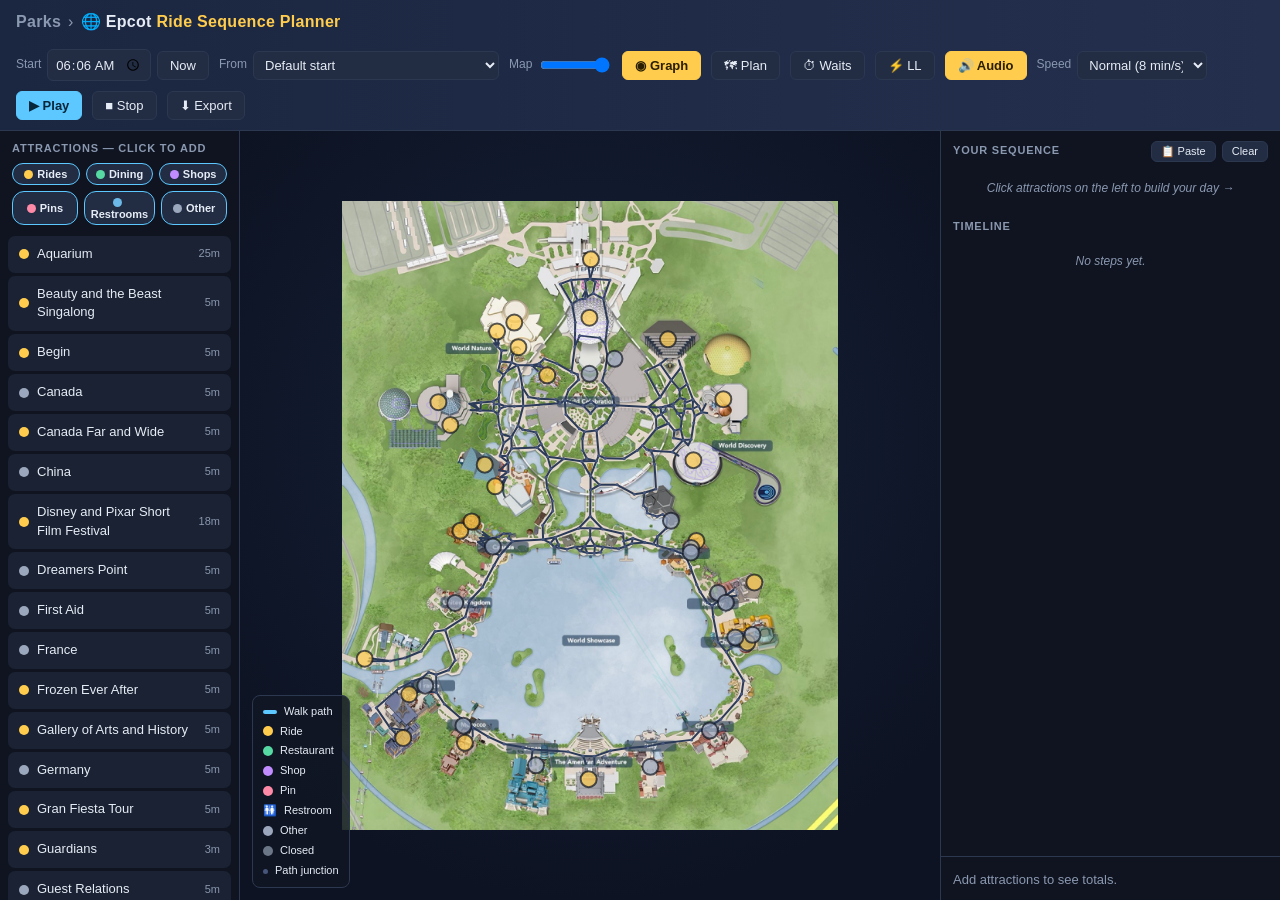
==== parks/epcot/index.html @ 640b5fdc "Geolocation: show GPS position on the map + start from nearest node SAMPLE.geoAnchors ({x,y,lat,lon}" ====
<!DOCTYPE html>
<html lang="en">
<head>
<meta charset="UTF-8">
<meta name="viewport" content="width=device-width, initial-scale=1.0">
<title>Ride Sequence Planner</title>
<link rel="stylesheet" href="../../app.css">
</head>
<body>
<header>
  <h1 id="parkTitle"><span>Ride Sequence Planner</span></h1>
  <div class="controls">
    <label class="ctl">Start <input type="time" id="startTime" value="09:00">
      <button id="nowBtn" title="Set start to the current time">Now</button></label>
    <label class="ctl">From <select id="startLoc" title="Where you are right now — the day starts here"></select></label>
    <button id="geoBtn" style="display:none" title="Show your GPS location and start from the nearest node">📍 Me</button>
    <label class="ctl" style="display:none">ft/px <input type="number" id="ftPerPx" value="4" min="0.1" step="0.5" title="Feet per pixel — scales walk distance"></label>
    <label class="ctl" id="mapOpacityCtl">Map <input type="range" id="bgOpacity" min="0" max="100" value="100" style="width:70px" title="Background image opacity"></label>
    <button id="bgAdjustBtn" style="display:none" title="Drag to move the map, scroll to scale it, to align it with the nodes">⤢ Align Map</button>
    <button id="bgFitBtn" style="display:none" title="Scale &amp; center the map over the nodes as a starting point">Fit</button>
    <button id="graphToggle" title="Show/hide the node + path network (route stays visible)">◉ Graph</button>
    <button id="planToggle" title="Highlight the day's route with direction arrows">🗺 Plan</button>
    <button id="liveToggle" title="Show live standby wait times inside ride circles (ThemeParks.wiki)">⏱ Waits</button>
    <button id="llToggle" title="Show rides with a paid Lightning Lane available now, nearest first (ThemeParks.wiki)">⚡ LL</button>
    <button id="audioToggle" title="Play a location's audio during the animation (when it has an audio clip)">🔊 Audio</button>
    <label class="ctl">Speed
      <select id="animSpeed" class="speed">
        <option value="20">Fast (20 min/s)</option>
        <option value="8" selected>Normal (8 min/s)</option>
        <option value="3">Slow (3 min/s)</option>
        <option value="60">Instant (60 min/s)</option>
      </select>
    </label>
    <button id="playBtn" class="primary">▶ Play</button>
    <button id="stopBtn">■ Stop</button>
    <button id="addNodeBtn" style="display:none" title="Double-click the map to capture node coordinates">➕ Add Nodes</button>
    <button id="dataBtn" style="display:none">📋 Data</button>
    <button id="exportBtn">⬇ Export</button>
  </div>
</header>

<main>
  <!-- LEFT: attraction picker -->
  <div class="col left">
    <div class="section-title">Attractions — click to add</div>
    <div class="attr-filter" id="attrFilter">
      <button class="chip active" data-cat="ride"><span class="swatch" style="background:var(--accent2)"></span>Rides</button>
      <button class="chip active" data-cat="restaurant"><span class="swatch" style="background:var(--rest)"></span>Dining</button>
      <button class="chip active" data-cat="shop"><span class="swatch" style="background:var(--shop)"></span>Shops</button>
      <button class="chip active" data-cat="pin"><span class="swatch" style="background:var(--pin)"></span>Pins</button>
      <button class="chip active" data-cat="restroom"><span class="swatch" style="background:var(--restroom)"></span>Restrooms</button>
      <button class="chip active" data-cat="other"><span class="swatch" style="background:var(--other)"></span>Other</button>
    </div>
    <div class="scroll" id="attrList"></div>
  </div>

  <!-- CENTER: map -->
  <div class="col center">
    <div class="canvas-wrap">
      <canvas id="map"></canvas>
      <div class="nowplaying" id="nowPlaying"></div>
      <div class="coord-readout" id="coordReadout">move over the map…</div>
      <div class="bg-readout" id="bgReadout"></div>
      <div class="seg-tip" id="segTip"></div>
      <div class="capture-panel" id="capturePanel">
        <h4>Captured Nodes <span id="captureCount" style="color:var(--muted);font-weight:400">(0)</span></h4>
        <p class="cap-hint">Double-click = junction · Shift+double-click = attraction</p>
        <textarea id="captureOut" readonly spellcheck="false" placeholder="Double-click the map to capture nodes…"></textarea>
        <div class="btns">
          <button id="captureCopy">Copy</button>
          <button id="captureUndo">Undo</button>
          <button id="captureClear" class="danger">Clear</button>
        </div>
      </div>
      <div class="map-legend">
        <div class="row"><span class="swatch" style="background:var(--walk)"></span> Walk path</div>
        <div class="row"><span class="swatch" style="background:var(--accent2);width:10px;height:10px;border-radius:50%"></span> Ride</div>
        <div class="row"><span class="swatch" style="background:var(--rest);width:10px;height:10px;border-radius:50%"></span> Restaurant</div>
        <div class="row"><span class="swatch" style="background:var(--shop);width:10px;height:10px;border-radius:50%"></span> Shop</div>
        <div class="row"><span class="swatch" style="background:var(--pin);width:10px;height:10px;border-radius:50%"></span> Pin</div>
        <div class="row"><span style="width:14px;text-align:center">🚻</span> Restroom</div>
        <div class="row"><span class="swatch" style="background:var(--other);width:10px;height:10px;border-radius:50%"></span> Other</div>
        <div class="row"><span class="swatch" style="background:#6b7687;width:10px;height:10px;border-radius:50%"></span> Closed</div>
        <div class="row"><span class="swatch" style="background:#46557a;width:5px;height:5px;border-radius:50%"></span> Path junction</div>
      </div>
      <div class="qt-credit" id="qtCredit"></div>
      <div class="ll-panel" id="llPanel"></div>
    </div>
  </div>

  <!-- RIGHT: sequence + timeline -->
  <div class="col right">
    <div class="section-title" style="display:flex;justify-content:space-between;align-items:center">
      <span>Your Sequence</span>
      <span style="display:flex;gap:6px">
        <button id="pasteBtn" style="padding:3px 9px;font-size:11px" title="Load a plan from a pasted ride-name list">📋 Paste</button>
        <button id="clearSeq" class="danger" style="padding:3px 9px;font-size:11px">Clear</button>
      </span>
    </div>
    <div id="seqList" style="max-height:32vh;overflow-y:auto"></div>
    <div class="section-title">Timeline</div>
    <div class="scroll" id="timeline"></div>
    <div class="summary" id="summary"></div>
  </div>
</main>

<!-- DATA MODAL -->
<div class="modal-bg" id="modalBg">
  <div class="modal">
    <h2>Load / Edit Data</h2>
    <div class="modal-body">
      <div class="tabs">
        <div class="tab active" data-tab="plan">Plan</div>
        <div class="tab" data-tab="nodes">Nodes</div>
        <div class="tab" data-tab="connections">Connections</div>
        <div class="tab" data-tab="attractions">Attractions</div>
        <div class="tab" data-tab="waits">Wait Times (TSV)</div>
      </div>
      <p class="hint" id="paneHint"></p>
      <div class="pane active" data-pane="plan"><textarea id="ta-plan" spellcheck="false" placeholder="One ride per line, in order…"></textarea></div>
      <div class="pane" data-pane="nodes"><textarea id="ta-nodes" spellcheck="false"></textarea></div>
      <div class="pane" data-pane="connections"><textarea id="ta-connections" spellcheck="false"></textarea></div>
      <div class="pane" data-pane="attractions"><textarea id="ta-attractions" spellcheck="false"></textarea></div>
      <div class="pane" data-pane="waits"><textarea id="ta-waits" spellcheck="false"></textarea></div>
      <p class="hint">Or load files:
        <input type="file" id="fileLoad" accept=".json,.txt,.tsv,.csv" multiple style="font-size:11px">
        (auto-detects by content)
      </p>
    </div>
    <div class="modal-foot">
      <span id="modalMsg" class="err"></span>
      <button id="loadSample">Reset to Sample</button>
      <button id="applyData" class="primary">Apply &amp; Render</button>
      <button id="closeModal">Close</button>
    </div>
  </div>
</div>

<script src="./park.js"></script>
<script src="../../app.js"></script>
</body>
</html>
---- app.css ----
:root {
    --bg: #0f1420;
    --panel: #1a2233;
    --panel2: #222d44;
    --accent: #5cc8ff;
    --accent2: #ffcc4d;
    --walk: #5cc8ff;
    --wait: #ff8a5c;
    --ride: #9d7bff;
    --rest: #57d9a3;
    --shop: #c08cff;
    --pin: #ff8aa8;
    --restroom: #6cb8e6;
    --other: #9aa7bd;
    --transit: #46c6b8;
    --text: #e6ecf5;
    --muted: #8a98b0;
    --good: #5fd38a;
    --border: #2c3850;
  }
  * { box-sizing: border-box; }
  html, body { margin: 0; height: 100%; }
  body {
    background: var(--bg);
    color: var(--text);
    font: 14px/1.45 -apple-system, BlinkMacSystemFont, "Segoe UI", Roboto, sans-serif;
    display: flex;
    flex-direction: column;
    height: 100vh;
    overflow: hidden;
  }
  header {
    padding: 10px 16px;
    background: linear-gradient(90deg, #1b2740, #232f4d);
    border-bottom: 1px solid var(--border);
    display: flex;
    align-items: center;
    gap: 16px;
    flex-wrap: wrap;
  }
  header h1 { font-size: 16px; margin: 0; letter-spacing: .3px; }
  header h1 span { color: var(--accent2); }
  header h1 a.crumb { color: var(--muted); text-decoration: none; font-weight: 600; }
  header h1 a.crumb:hover { color: var(--accent); text-decoration: underline; }
  header h1 .sep { color: var(--muted); margin: 0 7px; font-weight: 400; }
  .controls { display: flex; align-items: center; gap: 10px; flex-wrap: wrap; margin-left: auto; }
  label.ctl { display: flex; align-items: center; gap: 6px; color: var(--muted); font-size: 12px; }
  input, select, button, textarea { font-family: inherit; }
  input[type="time"], input[type="number"], select {
    background: var(--panel2); color: var(--text); border: 1px solid var(--border);
    border-radius: 6px; padding: 5px 7px; font-size: 13px;
  }
  input[type="number"] { width: 64px; }
  button {
    background: var(--panel2); color: var(--text); border: 1px solid var(--border);
    border-radius: 6px; padding: 6px 12px; cursor: pointer; font-size: 13px;
    transition: background .15s, border-color .15s;
  }
  button:hover { background: #2e3c5a; border-color: var(--accent); }
  button.primary { background: var(--accent); color: #08263a; border-color: var(--accent); font-weight: 600; }
  button.primary:hover { background: #7ad3ff; }
  button.danger:hover { border-color: #ff6b6b; color: #ff9b9b; }
  button:disabled { opacity: .4; cursor: not-allowed; }

  main { display: flex; flex: 1; min-height: 0; }
  .col { display: flex; flex-direction: column; min-height: 0; }
  .col.left { width: 240px; border-right: 1px solid var(--border); }
  .col.center { flex: 1; min-width: 0; }
  .col.right { width: 340px; border-left: 1px solid var(--border); }

  .section-title {
    font-size: 11px; text-transform: uppercase; letter-spacing: .8px; color: var(--muted);
    padding: 10px 12px 6px; font-weight: 700;
  }
  .scroll { overflow-y: auto; flex: 1; }
  .scroll::-webkit-scrollbar { width: 9px; }
  .scroll::-webkit-scrollbar-thumb { background: #33405c; border-radius: 5px; }

  /* attraction picker */
  .attr-item {
    margin: 3px 8px; padding: 8px 10px; border-radius: 7px; cursor: pointer;
    background: var(--panel); border: 1px solid transparent; display: flex; align-items: center; gap: 8px;
  }
  .attr-item:hover { background: var(--panel2); border-color: var(--accent); }
  .attr-item .dot { width: 10px; height: 10px; border-radius: 50%; background: var(--accent2); flex: none; }
  .attr-item .nm { flex: 1; font-size: 13px; }
  .attr-item .meta { font-size: 11px; color: var(--muted); }

  /* category filter chips */
  .attr-filter { display: flex; flex-wrap: wrap; gap: 6px; padding: 0 12px 8px; }
  .attr-filter .chip {
    flex: 1 1 28%; padding: 4px 6px; font-size: 11px; border-radius: 12px; opacity: .45;
    background: var(--panel2); border: 1px solid var(--border); color: var(--text);
  }
  .attr-filter .chip.active { opacity: 1; border-color: var(--accent); }
  .attr-filter .chip .swatch { width: 9px; height: 9px; border-radius: 50%; display: inline-block; vertical-align: -1px; margin-right: 4px; }

  /* canvas wrap */
  .canvas-wrap { position: relative; flex: 1; min-height: 0; background:
     radial-gradient(circle at 50% 40%, #16203a 0%, #0d1322 80%); }
  canvas { display: block; width: 100%; height: 100%; }
  .map-legend {
    position: absolute; left: 12px; bottom: 12px; background: rgba(16,22,36,.82);
    border: 1px solid var(--border); border-radius: 8px; padding: 8px 10px; font-size: 11px;
    display: flex; flex-direction: column; gap: 4px;
  }
  .map-legend .row { display: flex; align-items: center; gap: 7px; }
  .swatch { width: 14px; height: 4px; border-radius: 2px; }
  .qt-credit {
    position: absolute; right: 12px; bottom: 12px; display: none;
    background: rgba(16,22,36,.88); border: 1px solid var(--border); border-radius: 8px;
    padding: 5px 10px; font-size: 11px; box-shadow: 0 2px 10px rgba(0,0,0,.35);
  }
  .qt-credit a { color: var(--accent); text-decoration: none; font-weight: 600; }
  .qt-credit a:hover { text-decoration: underline; }
  .qt-credit .qt-meta { color: var(--muted); }
  .ll-panel {
    position: absolute; right: 12px; top: 12px; width: min(220px, 62%); max-height: 60%; overflow-y: auto;
    background: rgba(16,22,36,.93); border: 1px solid var(--border); border-radius: 10px; padding: 8px 10px;
    font-size: 12px; display: none; box-shadow: 0 4px 16px rgba(0,0,0,.45);
  }
  .ll-panel .ll-head { font-weight: 700; color: #ffd23b; margin-bottom: 4px; cursor: pointer;
    display: flex; align-items: center; gap: 6px; user-select: none; -webkit-user-select: none; }
  .ll-panel .ll-caret { margin-left: auto; transition: transform .15s; font-size: 10px; }
  .ll-panel.collapsed .ll-head { margin-bottom: 0; }
  .ll-panel.collapsed .ll-caret { transform: rotate(-90deg); }
  .ll-panel.collapsed .ll-row,
  .ll-panel.collapsed .ll-empty,
  .ll-panel.collapsed .ll-credit { display: none; }
  .ll-panel .ll-row { display: flex; flex-wrap: wrap; gap: 1px 8px; padding: 5px 0; border-top: 1px solid var(--border); }
  .ll-panel .ll-nm { flex: 1 1 100%; font-weight: 600; }
  .ll-panel .ll-meta { color: var(--muted); font-size: 11px; }
  .ll-panel .ll-dist { color: var(--accent); font-size: 11px; margin-left: auto; }
  .ll-panel .ll-empty { color: var(--muted); font-style: italic; }
  .ll-panel .ll-credit { margin-top: 6px; font-size: 10px; color: var(--muted); }
  .ll-panel .ll-credit a { color: var(--muted); }
  .nowplaying {
    position: absolute; top: 12px; left: 50%; transform: translateX(-50%);
    background: rgba(16,22,36,.9); border: 1px solid var(--border); border-radius: 20px;
    padding: 6px 16px; font-size: 13px; display: none; align-items: center; gap: 10px;
    white-space: nowrap; box-shadow: 0 4px 18px rgba(0,0,0,.4);
  }
  .nowplaying.show { display: flex; }
  .nowplaying .badge { font-size: 11px; padding: 2px 8px; border-radius: 10px; font-weight: 700; }

  /* add-node mode */
  .canvas-wrap.adding canvas { cursor: crosshair; }
  button.active { background: var(--accent2); color: #2a1f00; border-color: var(--accent2); font-weight: 600; }
  .coord-readout {
    position: absolute; bottom: 12px; left: 50%; transform: translateX(-50%);
    background: rgba(16,22,36,.88); border: 1px solid var(--border); border-radius: 8px;
    padding: 5px 12px; font: 12px/1 "SF Mono", Consolas, monospace; color: var(--accent);
    display: none; pointer-events: none;
  }
  .canvas-wrap.adding .coord-readout { display: block; }
  .canvas-wrap.bgadjust canvas { cursor: move; }
  .bg-readout {
    position: absolute; bottom: 12px; left: 50%; transform: translateX(-50%);
    background: rgba(16,22,36,.88); border: 1px solid var(--accent2); border-radius: 8px;
    padding: 5px 12px; font: 12px/1 "SF Mono", Consolas, monospace; color: var(--accent2);
    display: none; pointer-events: none; white-space: nowrap;
  }
  .canvas-wrap.bgadjust .bg-readout { display: block; }
  .seg-tip {
    position: fixed; z-index: 20; pointer-events: none; display: none;
    background: rgba(16,22,36,.95); border: 1px solid var(--walk); border-radius: 7px;
    padding: 5px 9px; font-size: 12px; white-space: nowrap; box-shadow: 0 4px 14px rgba(0,0,0,.45);
  }
  .seg-tip b { color: var(--walk); }
  .capture-panel {
    position: absolute; top: 12px; right: 12px; width: 270px; flex-direction: column; gap: 8px;
    background: rgba(16,22,36,.94); border: 1px solid var(--border); border-radius: 10px;
    padding: 10px; display: none; box-shadow: 0 6px 22px rgba(0,0,0,.45);
  }
  .canvas-wrap.adding .capture-panel { display: flex; }
  .capture-panel h4 { margin: 0; font-size: 13px; }
  .capture-panel .cap-hint { margin: 0; font-size: 11px; color: var(--muted); }
  .capture-panel textarea {
    width: 100%; height: 170px; background: #0c111c; color: #cfe; border: 1px solid var(--border);
    border-radius: 6px; padding: 6px; font: 11px/1.35 "SF Mono", Consolas, monospace; resize: vertical;
  }
  .capture-panel .btns { display: flex; gap: 6px; }
  .capture-panel .btns button { flex: 1; padding: 5px 8px; font-size: 11px; }

  /* sequence */
  .seq-item {
    margin: 4px 8px; padding: 8px 10px; border-radius: 7px; background: var(--panel2);
    border: 1px solid var(--border); display: flex; align-items: center; gap: 8px; cursor: grab;
  }
  .seq-item.dragging { opacity: .4; }
  .seq-item.drop-target { border-color: var(--accent); }
  /* current stop during animation */
  .seq-item.active {
    background: rgba(92,200,255,0.16); border-color: var(--accent);
    box-shadow: inset 3px 0 0 var(--accent);
  }
  .seq-item .idx { width: 20px; height: 20px; border-radius: 50%; background: var(--accent); color: #08263a;
    font-size: 11px; font-weight: 700; display: flex; align-items: center; justify-content: center; flex: none; cursor: pointer; }
  .seq-item .nm { flex: 1; font-size: 13px; }
  .seq-item .dur { width: 46px; background: var(--panel); color: var(--text); border: 1px solid var(--border);
    border-radius: 5px; padding: 2px 5px; font-size: 12px; text-align: right; cursor: text; }
  .seq-item .dur.ovr { border-color: var(--accent); color: var(--accent); }  /* wait override active */
  .seq-item .durunit { font-size: 11px; color: var(--muted); margin: 0 2px 0 4px; }
  .seq-item .rm { color: var(--muted); cursor: pointer; padding: 2px 6px; border-radius: 4px; }
  .seq-item .rm:hover { color: #ff8a8a; background: rgba(255,80,80,.12); }
  .empty-hint { color: var(--muted); font-size: 12px; padding: 12px; text-align: center; font-style: italic; }

  /* timeline */
  .tl-step { margin: 0 10px 8px; border: 1px solid var(--border); border-radius: 8px; overflow: hidden; }
  .tl-head { padding: 6px 10px; background: var(--panel2); font-size: 12px; font-weight: 600; display: flex; justify-content: space-between; }
  .tl-head .tot { color: var(--muted); font-weight: 400; }
  .tl-row { display: flex; align-items: center; gap: 8px; padding: 4px 10px; font-size: 12px; }
  .tl-row .bar { height: 8px; border-radius: 4px; flex: none; min-width: 4px; }
  .tl-row .lbl { flex: 1; }
  .tl-row .tm { color: var(--muted); font-variant-numeric: tabular-nums; font-size: 11px; }
  .tl-row.walk .bar { background: var(--walk); }
  .tl-row.wait .bar { background: var(--wait); }
  .tl-row.ride .bar { background: var(--ride); }
  .tl-row.dine .bar { background: var(--rest); }
  .tl-row.shop .bar { background: var(--shop); }
  .tl-row.pin .bar { background: var(--pin); }
  .tl-row.restroom .bar { background: var(--restroom); }
  .tl-row.other .bar { background: var(--other); }
  .tl-row.transit .bar { background: var(--transit); }
  .summary { padding: 10px 12px; border-top: 1px solid var(--border); font-size: 13px; }
  .summary .big { font-size: 22px; font-weight: 700; color: var(--accent2); }
  .summary .row { display: flex; justify-content: space-between; margin-top: 4px; color: var(--muted); }

  /* data modal */
  .modal-bg { position: fixed; inset: 0; background: rgba(0,0,0,.6); display: none; z-index: 50; }
  .modal-bg.show { display: flex; align-items: center; justify-content: center; }
  .modal { background: var(--panel); border: 1px solid var(--border); border-radius: 12px; width: min(900px, 94vw);
    max-height: 90vh; display: flex; flex-direction: column; }
  .modal h2 { margin: 0; padding: 14px 18px; border-bottom: 1px solid var(--border); font-size: 15px; }
  .modal-body { padding: 14px 18px; overflow-y: auto; }
  .tabs { display: flex; gap: 6px; margin-bottom: 10px; flex-wrap: wrap; }
  .tab { padding: 5px 11px; border-radius: 6px; background: var(--panel2); cursor: pointer; font-size: 12px; border: 1px solid var(--border); }
  .tab.active { background: var(--accent); color: #08263a; font-weight: 600; }
  .modal textarea { width: 100%; height: 300px; background: #0c111c; color: #cfe; border: 1px solid var(--border);
    border-radius: 8px; padding: 10px; font: 12px/1.4 "SF Mono", Consolas, monospace; resize: vertical; }
  .modal-foot { padding: 12px 18px; border-top: 1px solid var(--border); display: flex; gap: 10px; align-items: center; }
  .modal-foot .err { color: #ff8a8a; font-size: 12px; flex: 1; }
  .modal-foot .ok { color: var(--good); font-size: 12px; flex: 1; }
  .pane { display: none; }
  .pane.active { display: block; }
  .hint { color: var(--muted); font-size: 11px; margin: 0 0 8px; }
  .speed { width: 130px; }

  /* ---------- Mobile: stack the three columns vertically ---------------- */
  @media (max-width: 820px) {
    body { overflow: auto; }
    /* keep the controls pinned at the top while the page scrolls */
    header {
      padding: 8px 12px; gap: 10px;
      position: sticky; top: 0; z-index: 30;
      box-shadow: 0 4px 14px rgba(0,0,0,.45);
    }
    header h1 { font-size: 14px; width: 100%; }
    .controls { margin-left: 0; gap: 8px; row-gap: 8px; }
    /* save header space on phones */
    #dataBtn, #mapOpacityCtl { display: none; }

    /* one vertical column instead of three side-by-side */
    main { flex-direction: column; flex: none; }
    .col { width: auto; min-height: 0; }
    .col.left, .col.center, .col.right {
      width: auto; flex: none;
      border-left: none; border-right: none;
      border-bottom: 1px solid var(--border);
    }
    /* stacked top-to-bottom: attractions, then your sequence, then the map */
    .col.left { height: 36vh; order: 1; }
    /* the map sits last — scroll to it; sticky header keeps controls in view */
    .col.center { height: 52vh; order: 3; }
    /* cap the sequence + timeline so the map isn't pushed far down;
       both lists scroll internally (timeline keeps its base .scroll flex:1) */
    .col.right { height: 44vh; order: 2; }
    .col.right #seqList { max-height: 18vh; }
  }
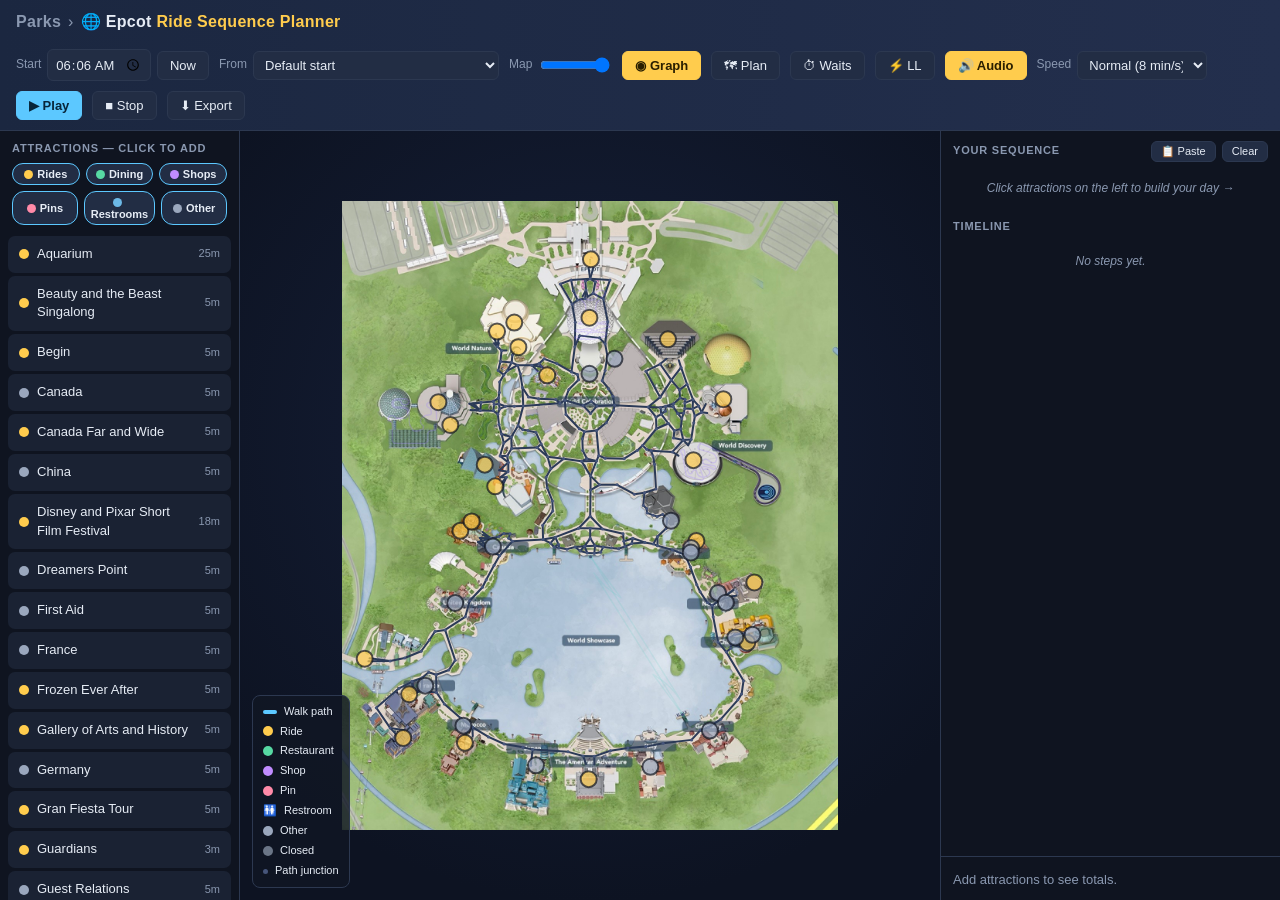
==== commit 02d599ca: "Show the sequence finish time as a clock in the map's top-left A small "ends <time>" readout pinned " ====
--- a/parks/epcot/index.html
+++ b/parks/epcot/index.html
@@ -58,6 +58,7 @@
   <div class="col center">
     <div class="canvas-wrap">
       <canvas id="map"></canvas>
+      <div class="end-clock" id="endClock"></div>
       <div class="nowplaying" id="nowPlaying"></div>
       <div class="coord-readout" id="coordReadout">move over the map…</div>
       <div class="bg-readout" id="bgReadout"></div>
--- a/app.css
+++ b/app.css
@@ -99,6 +99,14 @@
   .canvas-wrap { position: relative; flex: 1; min-height: 0; background:
      radial-gradient(circle at 50% 40%, #16203a 0%, #0d1322 80%); }
   canvas { display: block; width: 100%; height: 100%; }
+  /* finish-time clock, top-left of the map */
+  .end-clock {
+    position: absolute; left: 12px; top: 12px; display: none;
+    background: rgba(16,22,36,.82); border: 1px solid var(--border); border-radius: 8px;
+    padding: 4px 10px 5px; line-height: 1.05;
+  }
+  .end-clock .lbl { font-size: 9px; text-transform: uppercase; letter-spacing: .8px; color: var(--muted); }
+  .end-clock .tm { font-size: 18px; font-weight: 700; font-variant-numeric: tabular-nums; color: var(--text); }
   .map-legend {
     position: absolute; left: 12px; bottom: 12px; background: rgba(16,22,36,.82);
     border: 1px solid var(--border); border-radius: 8px; padding: 8px 10px; font-size: 11px;
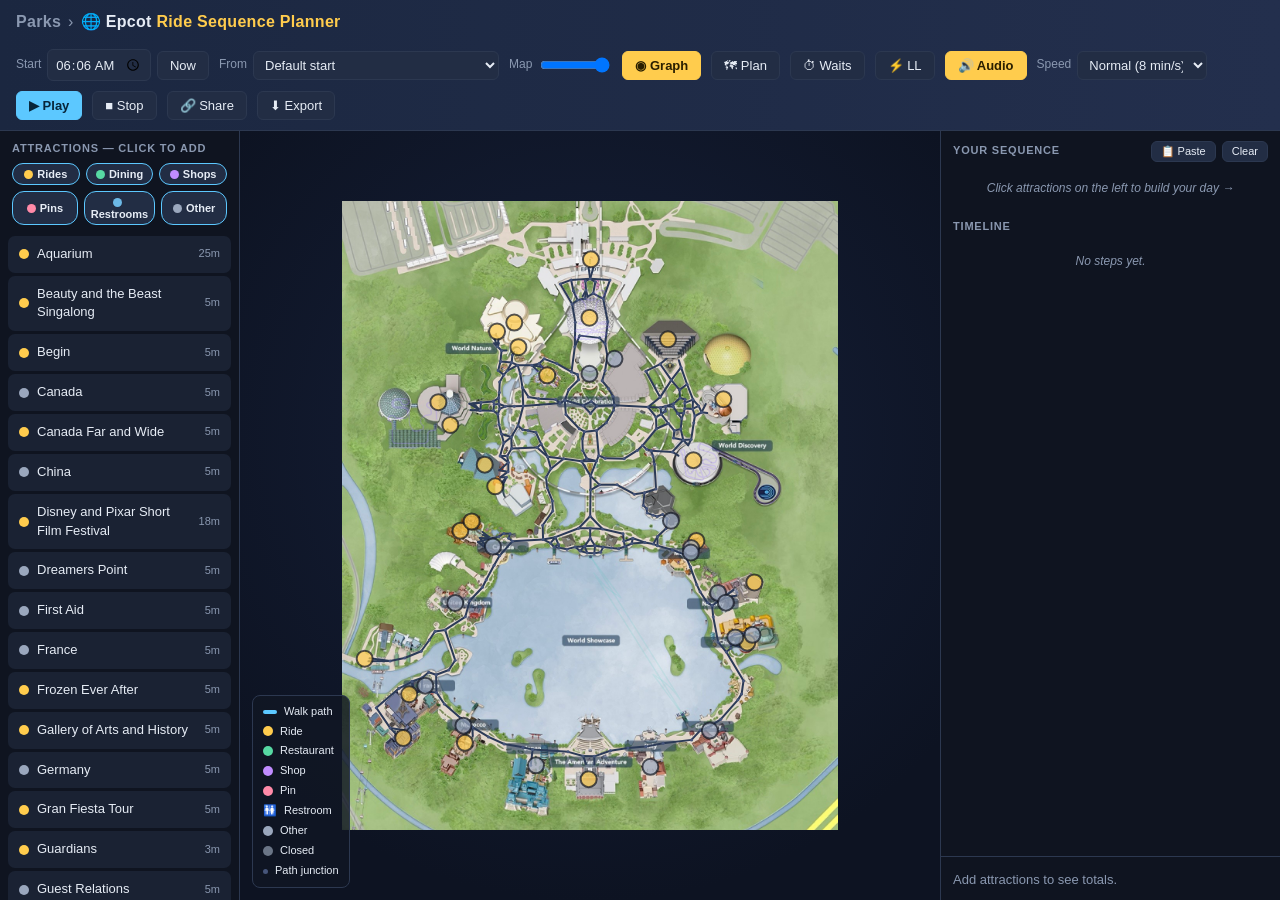
==== commit 454789d1: "Add a header Share button that links the current plan 🔗 Share builds the ?plan= link for the current" ====
--- a/parks/epcot/index.html
+++ b/parks/epcot/index.html
@@ -35,6 +35,7 @@
     <button id="stopBtn">■ Stop</button>
     <button id="addNodeBtn" style="display:none" title="Double-click the map to capture node coordinates">➕ Add Nodes</button>
     <button id="dataBtn" style="display:none">📋 Data</button>
+    <button id="shareBtn" title="Share a link that reopens this exact plan">🔗 Share</button>
     <button id="exportBtn">⬇ Export</button>
   </div>
 </header>
--- a/app.css
+++ b/app.css
@@ -197,6 +197,8 @@
   }
   .seq-item.dragging { opacity: .4; }
   .seq-item.drop-target { border-color: var(--accent); }
+  /* tapped stop — highlights its leg + marker on the map */
+  .seq-item.selected { border-color: var(--accent2); box-shadow: inset 3px 0 0 var(--accent2); }
   /* current stop during animation */
   .seq-item.active {
     background: rgba(92,200,255,0.16); border-color: var(--accent);
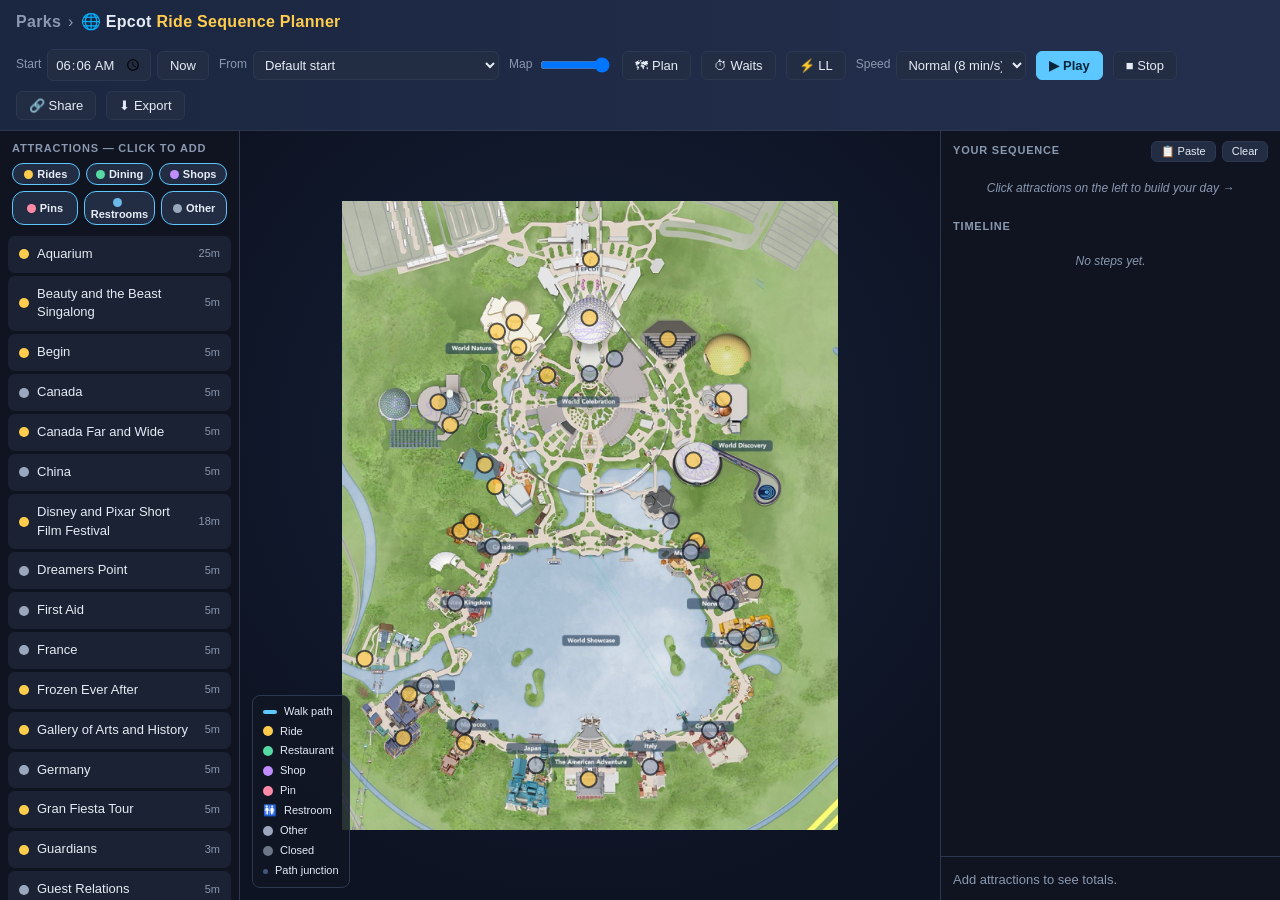
==== commit 5384780b: "Declutter header + paste straight from clipboard - Remove the Graph button (graph now off by default" ====
--- a/parks/epcot/index.html
+++ b/parks/epcot/index.html
@@ -18,11 +18,10 @@
     <label class="ctl" id="mapOpacityCtl">Map <input type="range" id="bgOpacity" min="0" max="100" value="100" style="width:70px" title="Background image opacity"></label>
     <button id="bgAdjustBtn" style="display:none" title="Drag to move the map, scroll to scale it, to align it with the nodes">⤢ Align Map</button>
     <button id="bgFitBtn" style="display:none" title="Scale &amp; center the map over the nodes as a starting point">Fit</button>
-    <button id="graphToggle" title="Show/hide the node + path network (route stays visible)">◉ Graph</button>
     <button id="planToggle" title="Highlight the day's route with direction arrows">🗺 Plan</button>
     <button id="liveToggle" title="Show live standby wait times inside ride circles (ThemeParks.wiki)">⏱ Waits</button>
     <button id="llToggle" title="Show rides with a paid Lightning Lane available now, nearest first (ThemeParks.wiki)">⚡ LL</button>
-    <button id="audioToggle" title="Play a location's audio during the animation (when it has an audio clip)">🔊 Audio</button>
+    <button id="audioToggle" style="display:none" title="Play a location's audio during the animation (when it has an audio clip)">🔊 Audio</button>
     <label class="ctl">Speed
       <select id="animSpeed" class="speed">
         <option value="20">Fast (20 min/s)</option>
@@ -132,7 +131,7 @@
     <div class="modal-foot">
       <span id="modalMsg" class="err"></span>
       <button id="loadSample">Reset to Sample</button>
-      <button id="applyData" class="primary">Apply &amp; Render</button>
+      <button id="applyData" class="primary">Apply &amp; View</button>
       <button id="closeModal">Close</button>
     </div>
   </div>
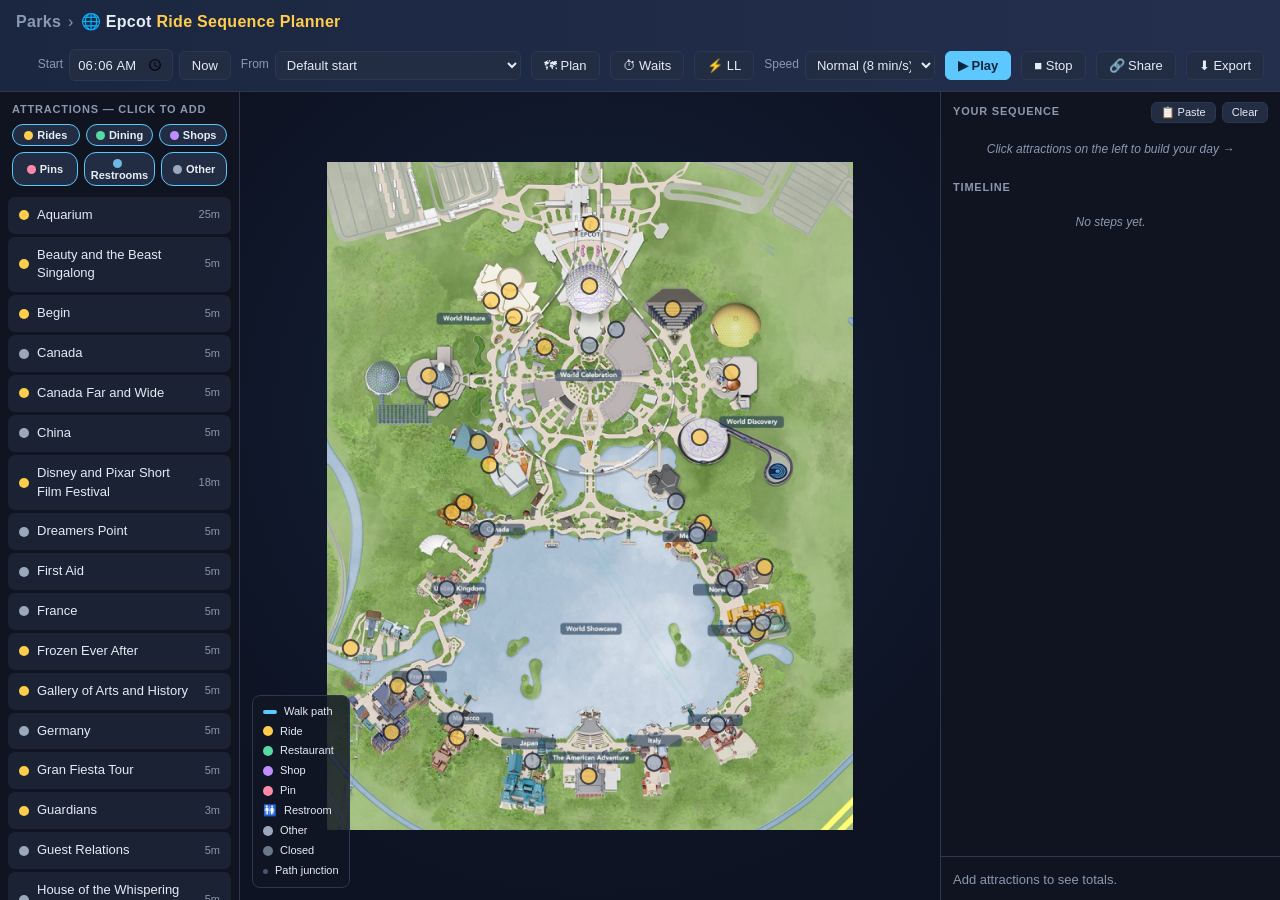
==== commit 3994fcb3: "Hide the map-opacity slider; pin the map to full opacity The background slider isn't broadly useful," ====
--- a/parks/epcot/index.html
+++ b/parks/epcot/index.html
@@ -15,7 +15,7 @@
     <label class="ctl">From <select id="startLoc" title="Where you are right now — the day starts here"></select></label>
     <button id="geoBtn" style="display:none" title="Show your GPS location and start from the nearest node">📍 Me</button>
     <label class="ctl" style="display:none">ft/px <input type="number" id="ftPerPx" value="4" min="0.1" step="0.5" title="Feet per pixel — scales walk distance"></label>
-    <label class="ctl" id="mapOpacityCtl">Map <input type="range" id="bgOpacity" min="0" max="100" value="100" style="width:70px" title="Background image opacity"></label>
+    <label class="ctl" id="mapOpacityCtl" style="display:none">Map <input type="range" id="bgOpacity" min="0" max="100" value="100" style="width:70px" title="Background image opacity"></label>
     <button id="bgAdjustBtn" style="display:none" title="Drag to move the map, scroll to scale it, to align it with the nodes">⤢ Align Map</button>
     <button id="bgFitBtn" style="display:none" title="Scale &amp; center the map over the nodes as a starting point">Fit</button>
     <button id="planToggle" title="Highlight the day's route with direction arrows">🗺 Plan</button>
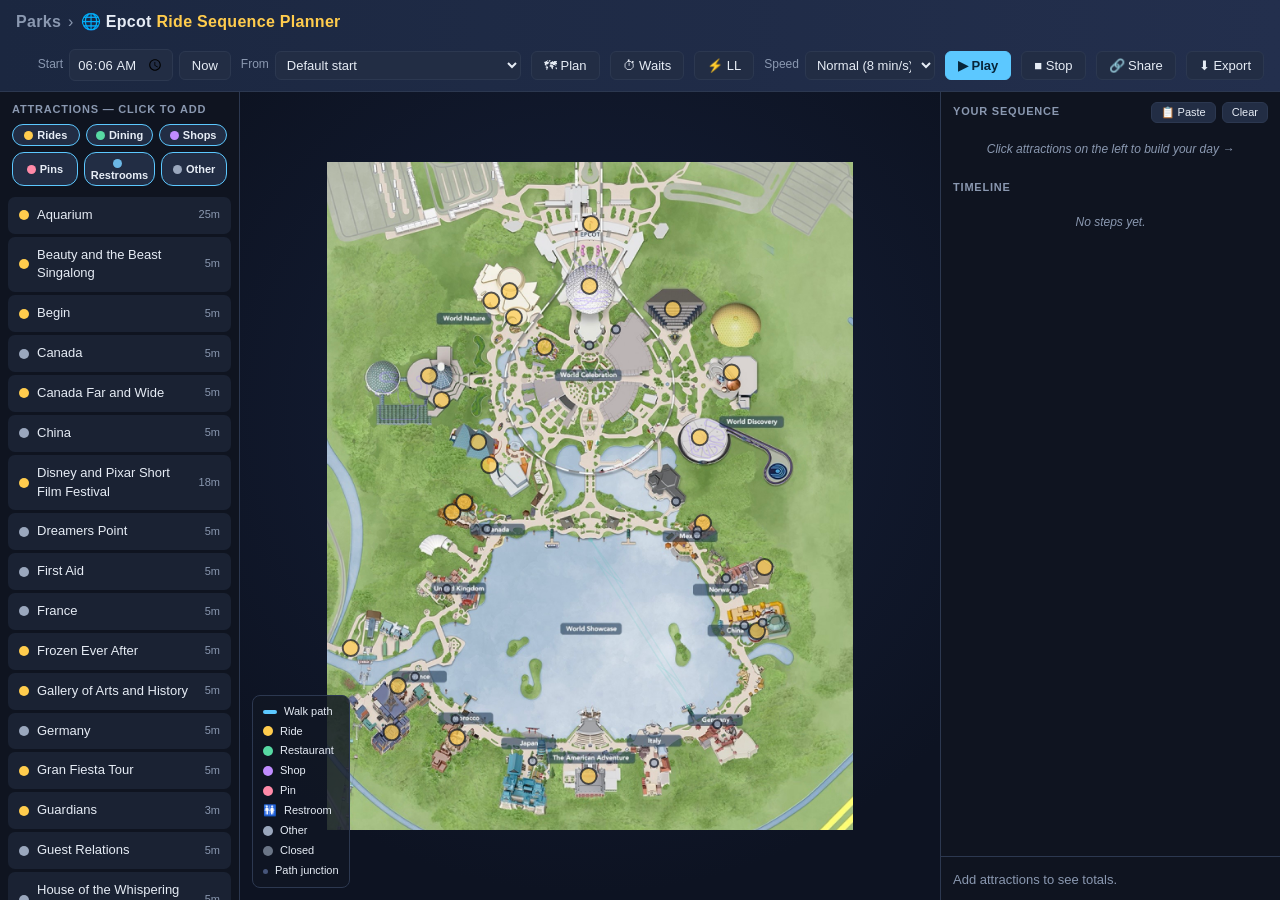
==== commit 262ab836: "Heat features: feels-like temp pill + sun/AC stacked bar - Top-right "feels like" pill from Open-Met" ====
--- a/parks/epcot/index.html
+++ b/parks/epcot/index.html
@@ -59,6 +59,7 @@
     <div class="canvas-wrap">
       <canvas id="map"></canvas>
       <div class="end-clock" id="endClock"></div>
+      <div class="feels-temp" id="feelsTemp"></div>
       <div class="nowplaying" id="nowPlaying"></div>
       <div class="coord-readout" id="coordReadout">move over the map…</div>
       <div class="bg-readout" id="bgReadout"></div>
--- a/app.css
+++ b/app.css
@@ -99,6 +99,19 @@
   .canvas-wrap { position: relative; flex: 1; min-height: 0; background:
      radial-gradient(circle at 50% 40%, #16203a 0%, #0d1322 80%); }
   canvas { display: block; width: 100%; height: 100%; }
+  /* sun vs AC stacked bar (in the summary) */
+  .sun-wrap { margin-top: 12px; }
+  .sun-head { display: flex; justify-content: space-between; font-size: 11px; margin-bottom: 4px; }
+  .sun-bar { display: flex; height: 14px; border-radius: 7px; overflow: hidden; border: 1px solid var(--border); }
+  .sun-bar > div { min-width: 1px; }
+  /* feels-like temperature, top-right of the map */
+  .feels-temp {
+    position: absolute; right: 12px; top: 12px; display: none; text-align: right;
+    background: rgba(16,22,36,.82); border: 1px solid var(--border); border-radius: 8px;
+    padding: 4px 10px 5px; line-height: 1.05;
+  }
+  .feels-temp .lbl { display: block; font-size: 9px; text-transform: uppercase; letter-spacing: .8px; color: var(--muted); }
+  .feels-temp .tm { font-size: 18px; font-weight: 700; color: var(--text); }
   /* finish-time clock, top-left of the map */
   .end-clock {
     position: absolute; left: 12px; top: 12px; display: none;
@@ -123,7 +136,7 @@
   .qt-credit a:hover { text-decoration: underline; }
   .qt-credit .qt-meta { color: var(--muted); }
   .ll-panel {
-    position: absolute; right: 12px; top: 12px; width: min(220px, 62%); max-height: 60%; overflow-y: auto;
+    position: absolute; right: 12px; top: 58px; width: min(220px, 62%); max-height: 55%; overflow-y: auto;
     background: rgba(16,22,36,.93); border: 1px solid var(--border); border-radius: 10px; padding: 8px 10px;
     font-size: 12px; display: none; box-shadow: 0 4px 16px rgba(0,0,0,.45);
   }
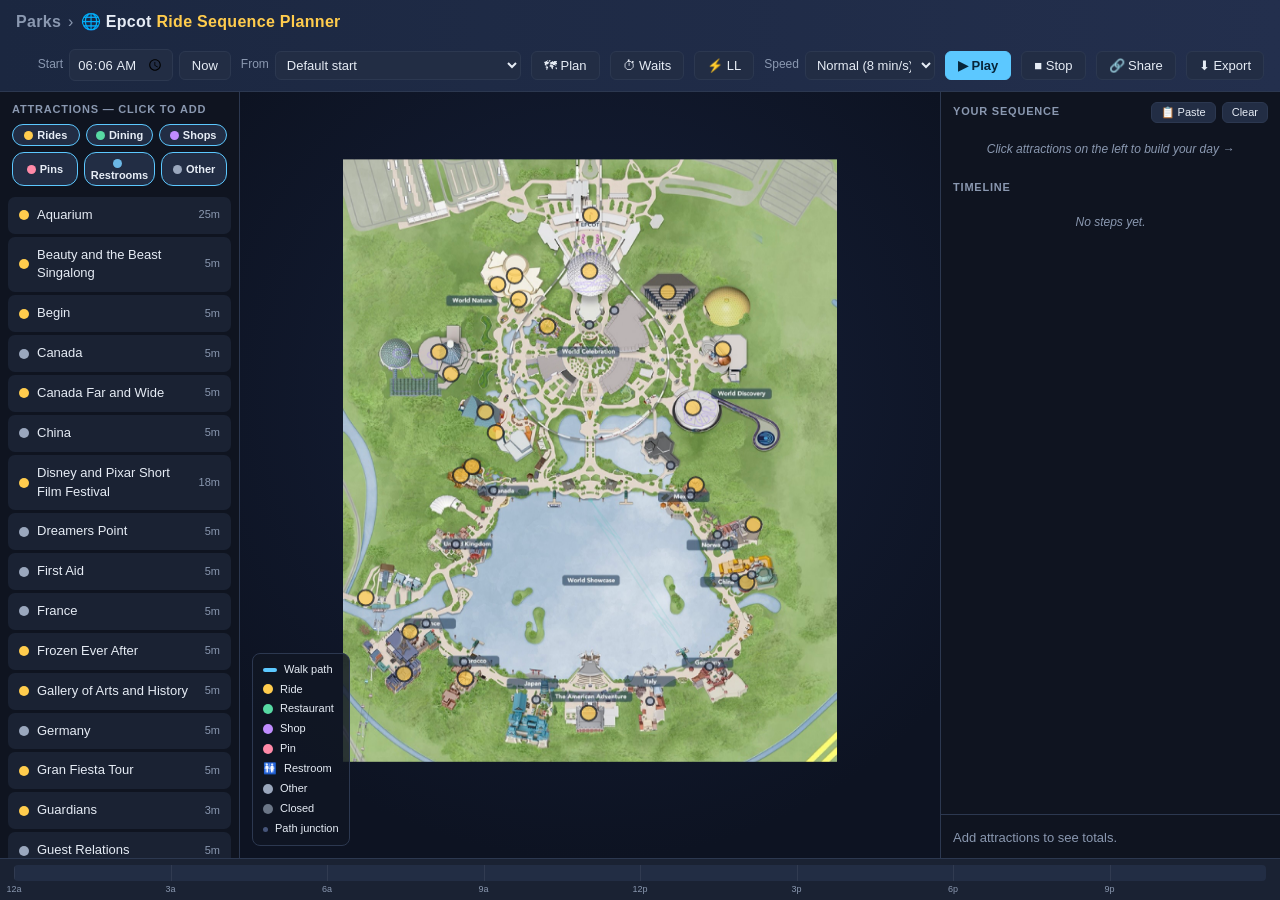
==== commit a57b1fc9: "Move sun/AC bar to a full-width 24h footer The sun-vs-AC bar now spans the bottom of the screen on a" ====
--- a/parks/epcot/index.html
+++ b/parks/epcot/index.html
@@ -105,6 +105,7 @@
     <div class="summary" id="summary"></div>
   </div>
 </main>
+<div class="sun-footer" id="sunFooter"></div>
 
 <!-- DATA MODAL -->
 <div class="modal-bg" id="modalBg">
--- a/app.css
+++ b/app.css
@@ -99,11 +99,14 @@
   .canvas-wrap { position: relative; flex: 1; min-height: 0; background:
      radial-gradient(circle at 50% 40%, #16203a 0%, #0d1322 80%); }
   canvas { display: block; width: 100%; height: 100%; }
-  /* sun vs AC stacked bar (in the summary) */
-  .sun-wrap { margin-top: 12px; }
-  .sun-head { display: flex; justify-content: space-between; font-size: 11px; margin-bottom: 4px; }
-  .sun-bar { display: flex; height: 14px; border-radius: 7px; overflow: hidden; border: 1px solid var(--border); }
-  .sun-bar > div { min-width: 1px; }
+  /* sun vs AC bar, full width at the bottom, scaled to a 24h day */
+  .sun-footer { flex: none; padding: 6px 14px 5px; border-top: 1px solid var(--border); background: var(--panel); }
+  .sf-track { position: relative; height: 16px; border-radius: 4px; background: var(--panel2); overflow: hidden; }
+  .sf-seg { position: absolute; top: 0; bottom: 0; }
+  .sf-tick { position: absolute; top: 0; bottom: 0; width: 1px; background: rgba(255,255,255,0.07); }
+  .sf-axis { position: relative; height: 12px; margin-top: 2px; }
+  .sf-lbl { position: absolute; transform: translateX(-50%); font-size: 9px; color: var(--muted); }
+  .sf-legend { position: absolute; right: 0; top: -1px; font-size: 11px; display: flex; gap: 10px; }
   /* feels-like temperature, top-right of the map */
   .feels-temp {
     position: absolute; right: 12px; top: 12px; display: none; text-align: right;
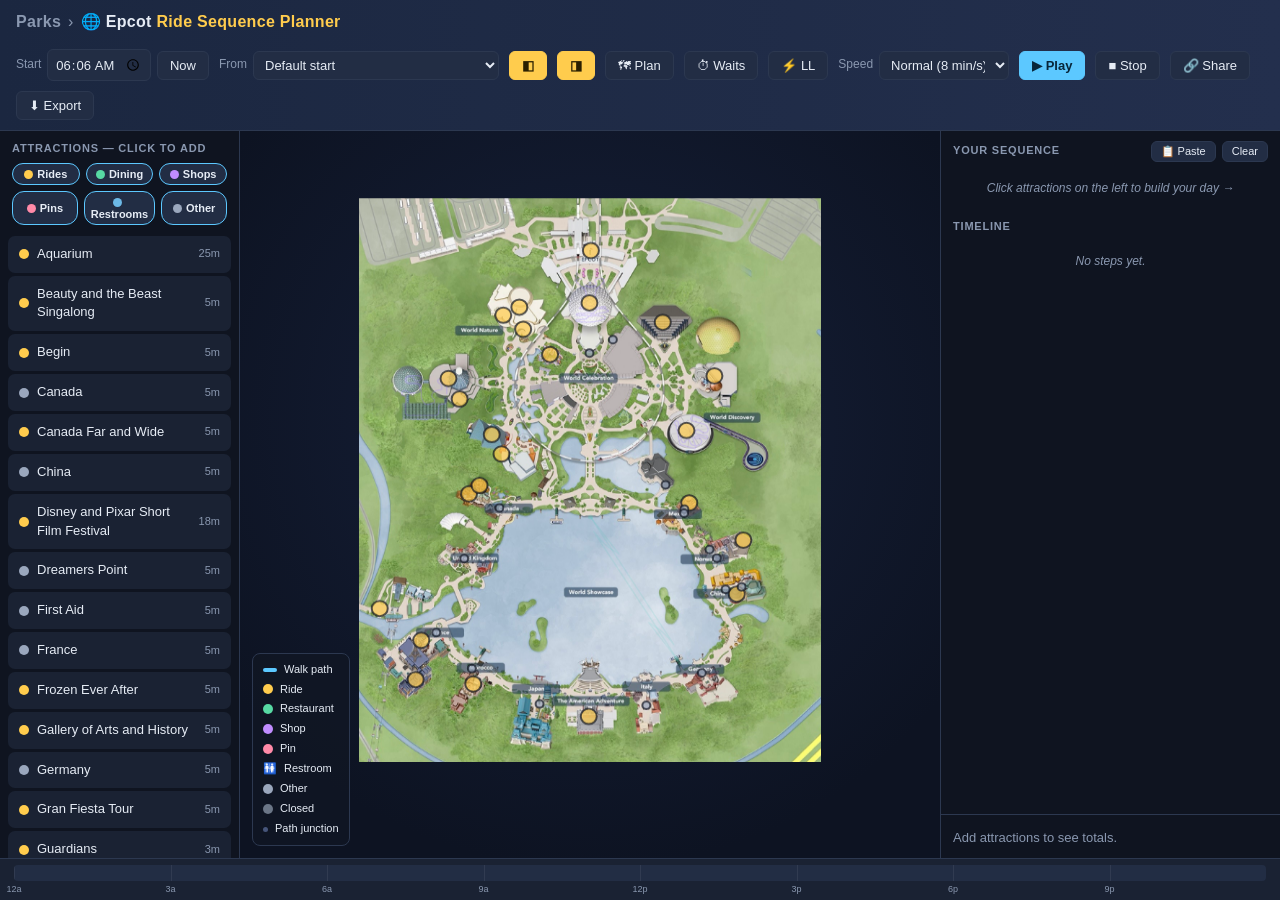
==== commit 059aaab5: "Collapsible side panels: hide attractions / sequence to focus on the map Two header toggles (◧ list," ====
--- a/parks/epcot/index.html
+++ b/parks/epcot/index.html
@@ -18,6 +18,8 @@
     <label class="ctl" id="mapOpacityCtl" style="display:none">Map <input type="range" id="bgOpacity" min="0" max="100" value="100" style="width:70px" title="Background image opacity"></label>
     <button id="bgAdjustBtn" style="display:none" title="Drag to move the map, scroll to scale it, to align it with the nodes">⤢ Align Map</button>
     <button id="bgFitBtn" style="display:none" title="Scale &amp; center the map over the nodes as a starting point">Fit</button>
+    <button id="toggleLeft" title="Show/hide the attractions list">◧</button>
+    <button id="toggleRight" title="Show/hide your sequence &amp; timeline">◨</button>
     <button id="planToggle" title="Highlight the day's route with direction arrows">🗺 Plan</button>
     <button id="liveToggle" title="Show live standby wait times inside ride circles (ThemeParks.wiki)">⏱ Waits</button>
     <button id="llToggle" title="Show rides with a paid Lightning Lane available now, nearest first (ThemeParks.wiki)">⚡ LL</button>
--- a/app.css
+++ b/app.css
@@ -67,6 +67,9 @@
   .col.left { width: 240px; border-right: 1px solid var(--border); }
   .col.center { flex: 1; min-width: 0; }
   .col.right { width: 340px; border-left: 1px solid var(--border); }
+  /* collapse side panels (map fills the freed space via flex) */
+  body.hide-left .col.left { display: none; }
+  body.hide-right .col.right { display: none; }
 
   .section-title {
     font-size: 11px; text-transform: uppercase; letter-spacing: .8px; color: var(--muted);
@@ -102,7 +105,8 @@
   /* sun vs AC bar, full width at the bottom, scaled to a 24h day */
   .sun-footer { flex: none; padding: 6px 14px 5px; border-top: 1px solid var(--border); background: var(--panel); }
   .sf-track { position: relative; height: 16px; border-radius: 4px; background: var(--panel2); overflow: hidden; }
-  .sf-seg { position: absolute; top: 0; bottom: 0; }
+  .sf-seg { position: absolute; top: 0; bottom: 0; cursor: pointer; }
+  .sf-seg.sf-sel { outline: 2px solid #fff; outline-offset: -2px; z-index: 2; }
   .sf-tick { position: absolute; top: 0; bottom: 0; width: 1px; background: rgba(255,255,255,0.07); }
   .sf-axis { position: relative; height: 12px; margin-top: 2px; }
   .sf-lbl { position: absolute; transform: translateX(-50%); font-size: 9px; color: var(--muted); }
@@ -302,4 +306,7 @@
        both lists scroll internally (timeline keeps its base .scroll flex:1) */
     .col.right { height: 44vh; order: 2; }
     .col.right #seqList { max-height: 18vh; }
-  }
+    /* hiding a side panel gives the map more height on phones */
+    body.hide-left .col.center, body.hide-right .col.center { height: 72vh; }
+    body.hide-left.hide-right .col.center { height: 88vh; }
+  }
